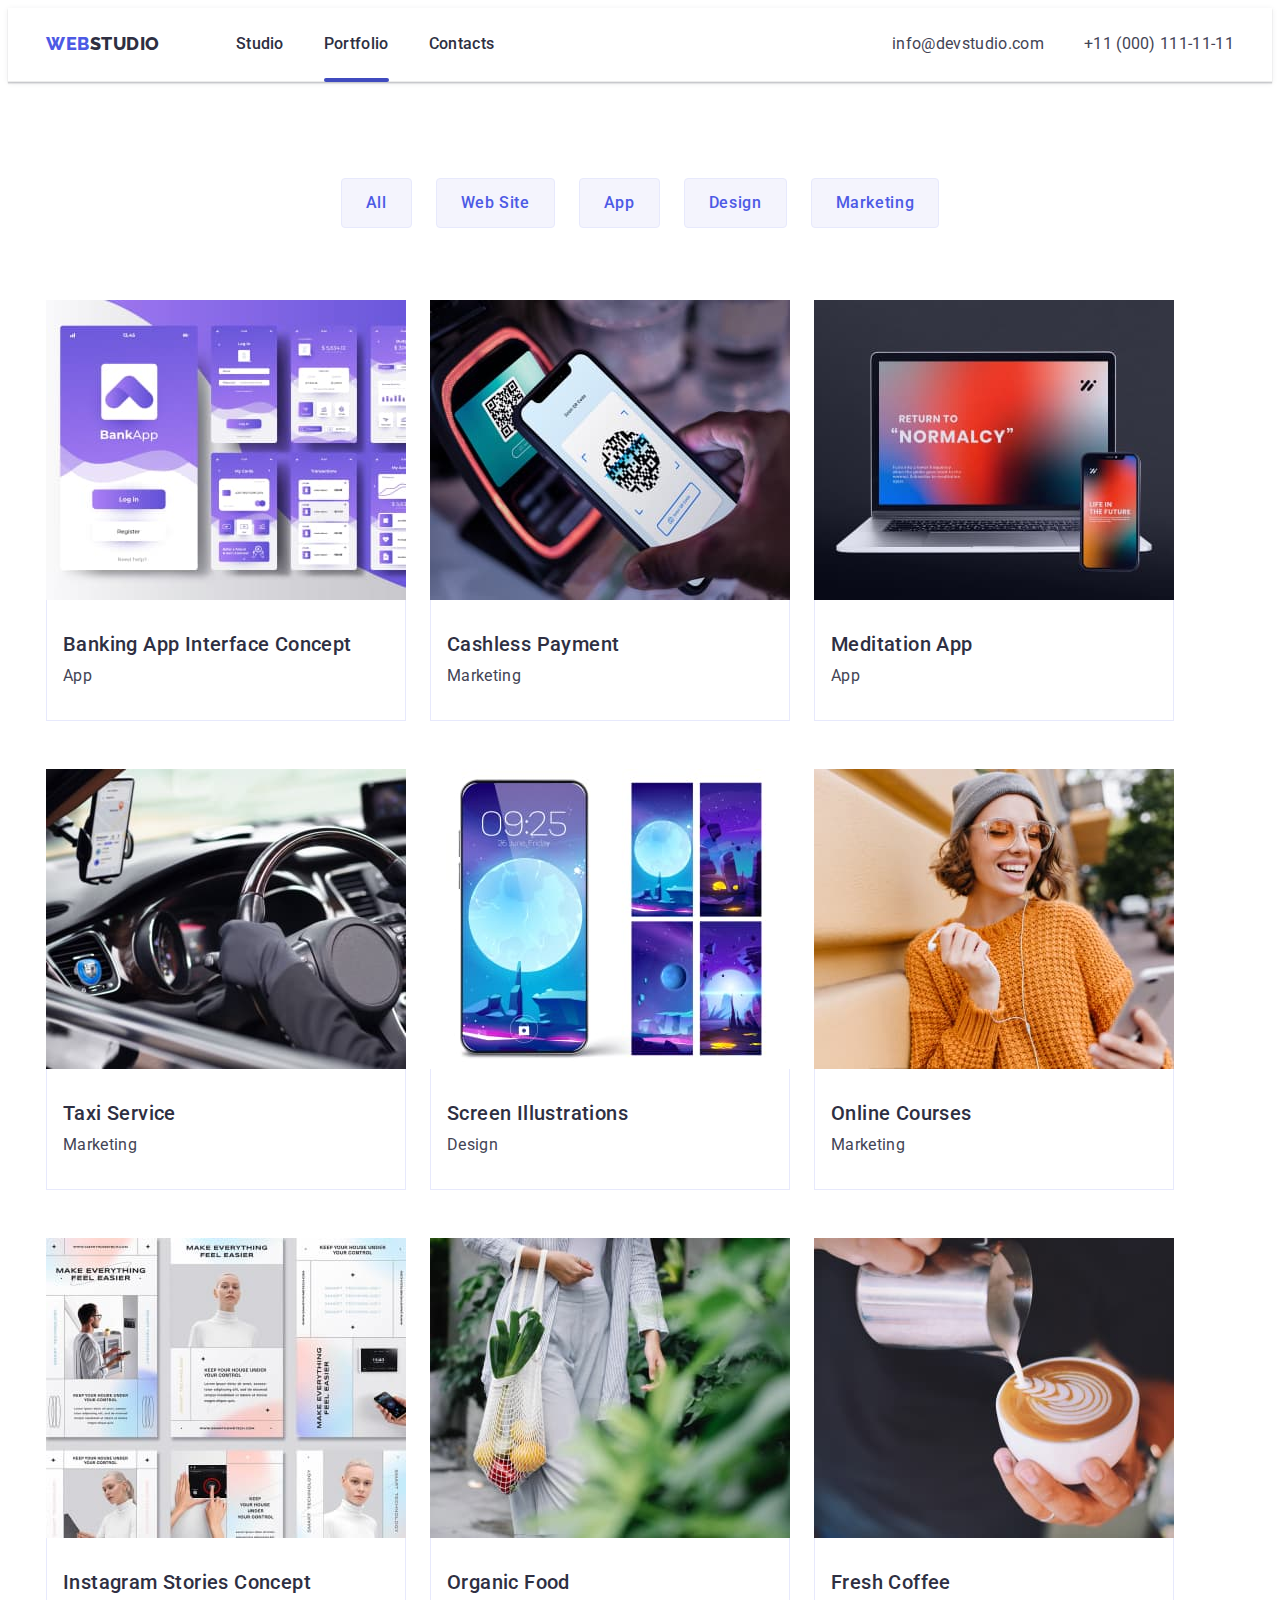
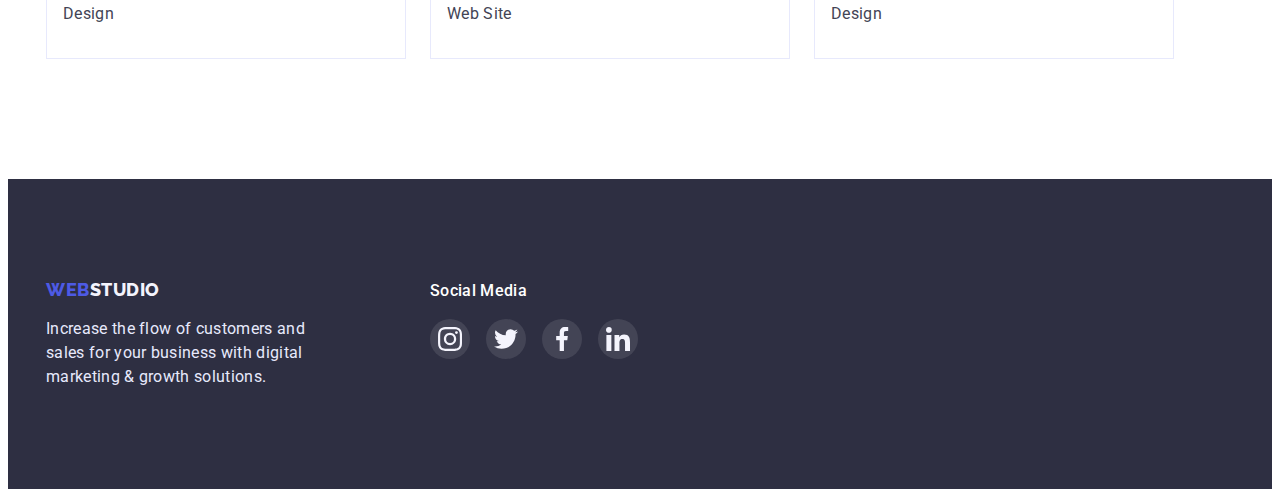
==== portfolio.html @ ff379ed4 "hw-7-has-started" ====
<!DOCTYPE html>
<html lang="en">
<head>
    <meta charset="UTF-8">
    <meta http-equiv="X-UA-Compatible" content="IE=edge">
    <meta name="viewport" content="width=device-width, initial-scale=1.0">
    <title>Portfolio</title>
    <link rel="preconnect" href="https://fonts.googleapis.com">
    <link rel="preconnect" href="https://fonts.gstatic.com" crossorigin>
    <link href="https://fonts.googleapis.com/css2?family=Raleway:wght@800&family=Roboto:wght@400;500;700;900&display=swap"
        rel="stylesheet">
    <link rel="stylesheet" href="https://cdnjs.cloudflare.com/ajax/libs/modern-normalize/1.1.0/modern-normalize.min.css" integrity="sha512-wpPYUAdjBVSE4KJnH1VR1HeZfpl1ub8YT/NKx4PuQ5NmX2tKuGu6U/JRp5y+Y8XG2tV+wKQpNHVUX03MfMFn9Q==" crossorigin="anonymous" referrerpolicy="no-referrer" />
        <link rel="stylesheet" href="./css/styles.css">
</head>
<body>
   <header class="header">
        <div class="container header-container">
        <nav class="header-navigation">
            <a href="./index.html" class="header-logo link">Web<span class="header-logo-item">Studio</span></a>
          <ul class="header-list list">
            <li class="header-item">
              <a class="header-link link" href="./index.html">Studio</a>
            </li>
            <li class="header-item">
              <a class="header-link link current" href="">Portfolio</a>
            </li>
            <li class="header-item">
              <a class="header-link link" href="">Contacts</a>
            </li>
          </ul>
        </nav>
            <ul class="header-pre-contacts">
                <li class="header-contacts list">
            <a class="header-mail link" href="mailto:info@devstudio.com">info@devstudio.com</a>
                </li>
                <li class="header-contacts list">
            <a class="header-tel link" href="tel:+110001111111">+11 (000) 111-11-11</a>
                </li>
            </ul>
            </div>
      </header>
    <main>
        <section class="portfolio-hero">
            <div class="container">
            <h1 hidden>navigation-portfolio</h2>
                <ul class="portfolio-list list">
                    <li class="portfolio-pre-item"><button type="button" class="portfolio-item">All</button></li>
                    <li class="portfolio-pre-item"><button type="button" class="portfolio-item">Web Site</button></li>
                    <li class="portfolio-pre-item"><button type="button" class="portfolio-item">App</button></li>
                    <li class="portfolio-pre-item"><button type="button" class="portfolio-item">Design</button></li>
                    <li class="portfolio-pre-item"><button type="button" class="portfolio-item">Marketing</button></li>
                </ul>
                <ul class="portfolio-about list">
                    <li class="portfolio-about-item">
                        <div class="portfolio-wrap-text">
                        <img src="./images/img-1.jpg" alt="Picture" width="360" />
                        <p class="portfolio-about-text">14 Stylish and User-Friendly App Design Concepts · Task Manager App · Calorie Tracker App · Exotic Fruit Ecommerce App · Cloud Storage App</p>
                    </div>
                        <div class="portfolio-border">
                        <h2 class="portfolio-title">Banking App Interface Concept</h2>
                        <p class="portfolio-text">App</p>
                        </div>
                    </li>
                    <li class="portfolio-about-item">
                        <div class="portfolio-wrap-text">
                        <img src="./images/img-2.jpg" alt="Picture" width="360" />
                        <p class="portfolio-about-text">14 Stylish and User-Friendly App Design Concepts · Task Manager App · Calorie Tracker App · Exotic Fruit Ecommerce App · Cloud Storage App</p>
                    </div>
                        <div class="portfolio-border">
                        <h2 class="portfolio-title">Cashless Payment</h2>
                        <p class="portfolio-text">Marketing</p>
                        </div>
                    </li>
                    <li class="portfolio-about-item">
                        <div class="portfolio-wrap-text">
                        <img src="./images/img-3.jpg" alt="Picture" width="360" />
                        <p class="portfolio-about-text">14 Stylish and User-Friendly App Design Concepts · Task Manager App · Calorie Tracker App · Exotic Fruit Ecommerce App · Cloud Storage App</p>
                    </div>
                        <div class="portfolio-border">
                        <h2 class="portfolio-title">Meditation App</h2>
                        <p class="portfolio-text">App</p>
                        </div>
                    </li>
                    <li class="portfolio-about-item">
                        <div class="portfolio-wrap-text">
                        <img src="./images/img-4.jpg" alt="Picture" width="360" />
                         <p class="portfolio-about-text">14 Stylish and User-Friendly App Design Concepts · Task Manager App · Calorie Tracker App · Exotic Fruit Ecommerce App · Cloud Storage App</p>
                    </div>
                        <div class="portfolio-border">
                        <h2 class="portfolio-title">Taxi Service</h2>
                        <p class="portfolio-text">Marketing</p>
                        </div>
                    </li>
                    <li class="portfolio-about-item">
                        <div class="portfolio-wrap-text">
                        <img src="./images/img-5.jpg" alt="Picture" width="360" />
                        <p class="portfolio-about-text">14 Stylish and User-Friendly App Design Concepts · Task Manager App · Calorie Tracker App · Exotic Fruit Ecommerce App · Cloud Storage App</p>
                    </div>
                        <div class="portfolio-border">
                        <h2 class="portfolio-title">Screen Illustrations</h2>
                        <p class="portfolio-text">Design</p>
                        </div>
                    </li>
                    <li class="portfolio-about-item">
                        <div class="portfolio-wrap-text">
                        <img src="./images/img-6.jpg" alt="Picture" width="360" />
                        <p class="portfolio-about-text">14 Stylish and User-Friendly App Design Concepts · Task Manager App · Calorie Tracker App · Exotic Fruit Ecommerce App · Cloud Storage App</p>
                    </div>
                        <div class="portfolio-border">
                        <h2 class="portfolio-title">Online Courses</h2>
                        <p class="portfolio-text">Marketing</p>
                        </div>
                    </li>
                    <li class="portfolio-about-item">
                        <div class="portfolio-wrap-text">
                        <img src="./images/img-7.jpg" alt="Picture" width="360" />
                        <p class="portfolio-about-text">14 Stylish and User-Friendly App Design Concepts · Task Manager App · Calorie Tracker App · Exotic Fruit Ecommerce App · Cloud Storage App</p>
                    </div>
                        <div class="portfolio-border">
                        <h2 class="portfolio-title">Instagram Stories Concept</h2>
                        <p class="portfolio-text">Design</p>
                        </div>
                    </li>
                    <li class="portfolio-about-item">
                        <div class="portfolio-wrap-text">
                        <img src="./images/img-8.jpg" alt="Picture" width="360" />
                        <p class="portfolio-about-text">14 Stylish and User-Friendly App Design Concepts · Task Manager App · Calorie Tracker App · Exotic Fruit Ecommerce App · Cloud Storage App</p>
                    </div>
                        <div class="portfolio-border">
                        <h2 class="portfolio-title">Organic Food</h2>
                        <p class="portfolio-text">Web Site</p>
                        </div>
                    </li>
                    <li class="portfolio-about-item">
                        <div class="portfolio-wrap-text">
                        <img src="./images/img-9.jpg" alt="Picture" width="360" />
                        <p class="portfolio-about-text">14 Stylish and User-Friendly App Design Concepts · Task Manager App · Calorie Tracker App · Exotic Fruit Ecommerce App · Cloud Storage App</p>
                    </div>
                        <div class="portfolio-border">
                        <h2 class="portfolio-title">Fresh Coffee</h2>
                        <p class="portfolio-text">Design</p>
                        </div>
                    </li>
                </ul>
                </div>
        </section>
    </main>
  <footer class="footer">
    <div class="container footer-container">
        <div class="footer-logo-text">
        <div class="footer-logo">
    <a class="footer-link link" href="./index.html">Web<span class="footer-logo">Studio</span></a>
    </div>
    <p class="footer-text">Increase the flow of customers and sales for your business with digital marketing & growth solutions.
</p>
</div>
<div class="container-social-media">
    <h3 class="social-media-title">Social Media</h3>
 <ul class="footer-soc-list list">
                        <li class="footer-soc-item">
                            <a class="footer-soc-link link" href>
                                <svg class="footer-soc-icon" width="24" height="24">
                                    <use href="./images/icons.svg.svg#icon-instagram"></use>
                                </svg>
                            </a>
                        </li>
                        <li class="footer-soc-item">
                            <a class="footer-soc-link link" href>
                                <svg class="footer-soc-icon" width="24" height="24">
                                    <use href="./images/icons.svg.svg#icon-twitter"></use>
                                </svg>
                            </a>
                        </li>
                        <li class="footer-soc-item">
                            <a class="footer-soc-link link" href>
                                 <svg class="footer-soc-icon" width="24" height="24">
                                    <use href="./images/icons.svg.svg#icon-facebook"></use>
                                </svg>
                            </a>
                        </li>
                        <li class="footer-soc-item">
                            <a class="footer-soc-link link" href>
                                 <svg class="footer-soc-icon" width="24" height="24">
                                    <use href="./images/icons.svg.svg#icon-linkedin"></use>
                                </svg>
                            </a>
                        </li>
                    </ul>
                    </div>
                    </div>
</footer>
</body>
</html>
---- css/styles.css ----
:root {
 --primary-title-color: #2E2F42;
--secondary-title-color: #434455;
}

p,
h1,
h2,
h3,
h4,
h5,
h6 {
margin: 0;
}

ul {
list-style: none;
margin: 0;
padding-left: 0;
}

img {
display: block;
}


section {
padding-top: 120px;
padding-bottom: 120px;
}

body {
font-family: 'Roboto', sans-serif;
color: #2E2F42;
}

.container {
width: 1188px;
margin: 0 auto;
padding-left: 15px;
padding-right: 15px;
}

.link {
text-decoration: none;
}

.list {
list-style: none;
}

/*------------header-------------*/

.header {
padding-top: 24px;
padding-bottom: 25px;
border-bottom: 1px solid #ececec;
box-shadow: 0px 2px 1px rgba(46, 47, 66, 0.08), 0px 1px 1px rgba(46, 47, 66, 0.16), 0px 1px 6px rgba(46, 47, 66, 0.08);
}

.header-container {
display: flex;
align-items: center;
}

.header-navigation {
display: flex;
}

.header-list {
display: flex;
align-items: center;
}

.header-item:not(:last-child) {
margin-right: 40px;
}

.header-pre-contacts {
display: flex;
margin-left: auto;
align-items: center;
}

.header-contacts:not(:last-child) {
margin-right: 40px;
}

.header-logo {
font-family: 'Raleway', sans-serif;
font-style: normal;
font-weight: 800;
font-size: 18px;
line-height: 1.33;
letter-spacing: 0.03em;
text-transform: uppercase;
color: #4D5AE5;
margin-right: 76px;
}

.header-logo-item {
font-family: 'Raleway'sans-serif;
font-style: normal;
font-weight: 800;
font-size: 18px;
line-height: 1.33px;
letter-spacing: 0.03em;
text-transform: uppercase;
color: var(--primary-title-color);
}

.header-link:hover,
.header-link:focus {
color: #404BBF;
}

.header-mail:hover,
.header-mail:focus {
color: #404BBF;
}

.header-link {
position: relative;
font-weight: 500;
font-size: 16px;
line-height: 1.5;
letter-spacing: 0.02em;
color: var(--primary-title-color);
transition-property: color;
transition-duration: 250ms;
transition-timing-function: cubic-bezier(0.4, 0, 0.2, 1);
}

.header-tel:hover,
.header-tel:focus {
color: #404BBF;
}

.header-mail {
font-style: normal;
font-size: 16px;
line-height: 1.5;
letter-spacing: 0.02em;
color: var(--secondary-title-color);
transition-property: color;
transition-duration: 250ms;
transition-timing-function: cubic-bezier(0.4, 0, 0.2, 1);
}

.header-tel {
font-style: normal;
font-size: 16px;
line-height: 1.5;
letter-spacing: 0.02em;
color: var(--secondary-title-color);
transition-property: color;
transition-duration: 250ms;
transition-timing-function: cubic-bezier(0.4, 0, 0.2, 1);
}

.current::after {
content: "";
position: absolute;
width: 100%;
height: 4px;
color: #404BBF;
background: #404BBF;
border-radius: 2px;
display: block;
bottom: -29px;
}

/*------------button-------------*/

.section-button {
background: #2E2F42;
background-image: linear-gradient(rgba(46, 47, 66, 0.7),
rgba(46, 47, 66, 0.7)),
url(../images/background-hero.jpg);
background-repeat: no-repeat;
background-position: center;
background-size: cover;
padding-top: 188px;
padding-bottom: 188px;
}

.section-button-container {
max-width: 1440px;
text-align: center;
}

.section-title {
width: 496px;
height: 120px;
font-size: 56px;
line-height: 1.07;
letter-spacing: 0.02em;
color: #FFFFFF;
text-align: center;
margin: 0 auto;
margin-bottom: 48px;
}

.section-btn:hover {
background: #404BBF;
}

.section-btn {
min-width: 169px;
height: 56px;
font-family: inherit;
font-weight: 500;
font-size: 16px;
line-height: 1.5;
letter-spacing: 0.04em;
color: #FFFFFF;
background: #4D5AE5;
align-items: center;
border-radius: 4px;
border: 0;
cursor: pointer;
transition-property: background-color;
transition-duration: 250ms;
transition-timing-function: cubic-bezier(0.4, 0, 0.2, 1);
}

/*------------hero-------------*/

.hero-list {
display: flex;
}

.hero-icon {
width: 264px;
height: 112px;
background: #F4F4FD;
display: flex;
align-items: center;
justify-content: center;
border-radius: 4px;
margin-bottom: 8px;
}

.hero-after-icon {
width: 64px;
height: 64px;
fill: #2E2F42;
}

.hero-item:not(:last-child) {
margin-right: 24px;
}

.hero-title {
font-weight: 500;
font-size: 20px;
line-height: 1.2;
color: var(--primary-title-color);
margin-bottom: 8px;
}

.hero-text {
max-width: 264px;
font-size: 16px;
line-height: 1.5;
letter-spacing: 0.02em;
color: var(--secondary-title-color);
}

/*------------about-------------*/
.about {
padding-top: 0;
}

.about-pre-title{
display: flex;
flex-wrap: wrap;
}

.about-title {
font-size: 36px;
line-height: 1.11;
letter-spacing: 0.02em;
text-transform: capitalize;
text-align: center;
margin-bottom: 72px;
}

.about-after-title:not(:nth-child(n + 3)) {
margin-right: 24px;
}

.about-after-title{
flex-basis: calc((100% - 48px) / 3);
}

/*------------team-------------*/
.team {
background: #F4F4FD;
padding-top: 120px;
}

.team-title {
font-style: normal;
font-weight: 700;
font-size: 36px;
line-height: 1.11;
letter-spacing: 0.02em;
text-align: center;
color: var(--primary-title-color);
margin-bottom: 72px;
}

.team-list {
display: flex;
}

.team-item:not(:nth-child(n + 4)) {
margin-right: 24px;
}

.team-item {
background: #FFFFFF;
box-shadow: 0px 1px 6px rgba(46, 47, 66, 0.08),
0px 1px 1px rgba(46, 47, 66, 0.16),
0px 2px 1px rgba(46, 47, 66, 0.08);
border-radius: 0px 0px 4px 4px; 
}

.team-border {
padding-top: 32px;
padding-bottom: 32px;
}

.team-after-title {
font-weight: 500;
font-size: 20px;
line-height: 1.2;
letter-spacing: 0.02em;
text-align: center;
color: var(--primary-title-color);
margin-bottom: 8px;
}

.team-text {
font-size: 16px;
line-height: 1.5;
letter-spacing: 0.02em;
text-align: center;
color: var(--secondary-title-color);
margin-bottom: 8px;
}

.team-soc-list {
display: flex;
justify-content: center;
gap: 24px;
}

.team-soc-item {
width: 40px;
height: 40px;
}

.team-soc-icon {
fill: #F4F4FD;
}

.team-soc-link {
width: 100%;
height: 100%;
border-radius: 50%;
display: flex;
justify-content: center;
align-items: center;
background-color: #4D5AE5;
transition-property: background-color;
transition-duration: 250ms;
transition-timing-function: cubic-bezier(0.4, 0, 0.2, 1);
}

.team-soc-link:is(:hover, :focus) {
background-color: #404BBF
}

/*------------customers-------------*/

.customers-title {
font-size: 36px;
line-height: 1.11;
letter-spacing: 0.02em;
text-align: center;
color: var(--primary-title-color);
margin-bottom: 72px;
}

.customers {
padding-top: 130px;
padding-bottom: 120px;
}

.customers-soc-list {
display: flex;
gap: 24px;
}

.customers-soc-list .customers-soc-link {
width: 168px;
height: 88px;
border: 1px solid #8E8F99;
border-radius: 4px;
display: flex;
align-items: center;
justify-content: center;
transition-property: border-color;
transition-duration: 250ms;
transition-timing-function: cubic-bezier(0.4, 0, 0.2, 1);
}

.customers-soc-link:is(:hover, :focus) {
border-color: #404BBF;
}

.customers-soc-link:is(:hover, :focus) .customers-soc-icon {
fill:#404BBF;
}

.customers-soc-icon {
fill: #AFB1B8;
transition-duration: 250ms;
transition-timing-function: cubic-bezier(0.4, 0, 0.2, 1);
}

/*------------footer-------------*/

.footer {
background: var(--primary-title-color);
}

.footer-container {
display: flex;
align-items: baseline;
}

.footer-logo-text {
padding-top: 100px;
padding-bottom: 100px;
margin-right: 120px;
}

.footer-logo {
margin-bottom: 16px;
}

.footer-link {
font-family: 'Raleway', sans-serif;
font-style: normal;
font-weight: 800;
font-size: 18px;
line-height: 1.16;
letter-spacing: 0.03em;
text-transform: uppercase;
color: #4D5AE5;
}

.footer-logo {
font-family: 'Raleway', sans-serif;
font-style: normal;
font-weight: 800;
font-size: 18px;
line-height: 1.16;
letter-spacing: 0.03em;
text-transform: uppercase;
color: #F4F4FD;
}

.footer-text {
width: 264px;
height: 72px;
font-style: normal;
font-size: 16px;
line-height: 1.5;
letter-spacing: 0.02em;
color: #E7E9FC;
}

.container-social-media {
padding-top: 100px;
padding-bottom: 130px;
margin-right: 80px;
}

.social-media-title {
font-family: 'Roboto';
font-style: normal;
font-weight: 500;
font-size: 16px;
line-height: 1.5;
letter-spacing: 0.02em;
margin-bottom: 16px;
color: #FFFFFF;
}

.footer-soc-list {
display: flex;
justify-content: center;
gap: 16px;
}

.footer-soc-item {
width: 40px;
height: 40px;
}

.footer-soc-icon {
fill: #F4F4FD;
}

.footer-soc-link {
width: 100%;
height: 100%;
border-radius: 50%;
display: flex;
justify-content: center;
align-items: center;
background-color: rgba(255, 255, 255, 0.1);
transition-property: background-color;
transition-duration: 250ms;
transition-timing-function: cubic-bezier(0.4, 0, 0.2, 1);
}

.footer-soc-link:is(:hover, :focus) {
background-color: #31D0AA;
}

.container-footer-subscribe {
width: 100%;
padding-top: 100px;
padding-bottom: 130px;
}

.footer-subscribe-title {
font-family: 'Roboto';
font-style: normal;
font-weight: 500;
font-size: 16px;
line-height: 1.5;
letter-spacing: 0.02em;
color: #FFFFFF;
margin-bottom: 16px;
}

.footer-subscribe-form {
display: flex;
}

.subscribe-mail-input:focus {
border-color: #4D5AE5;
transition-property: border-color;
transition-duration: 250ms;
transition-timing-function: cubic-bezier(0.4, 0, 0.2, 1);
}

.subscribe-mail-input {
width: 264px;
height: 40px;
font-family: 'Roboto';
font-style: normal;
font-weight: 400;
font-size: 12px;
line-height: 24px;
letter-spacing: 0.04em;
outline: transparent;
padding: 8px 16px;
color:rgba(255, 255, 255, 0.6);
background:transparent;
border: 1px solid rgba(255, 255, 255, 0.3);
filter: drop-shadow(0px 4px 4px rgba(0, 0, 0, 0.15));
border-radius: 4px;
}

.subscribe-label-mail {
font-family: 'Roboto';
font-style: normal;
font-weight: 400;
font-size: 12px;
line-height: 24px;
display: flex;
align-items: center;
letter-spacing: 0.04em;
color: rgba(255, 255, 255, 0.6);
}

.subscribe-button:hover {
background: #404BBF;
}

.subscribe-button {
min-width: 165px;
height: 40px;
font-weight: 500;
font-size: 16px;
line-height: 1.5;
letter-spacing: 0.02em;
display: flex;
justify-content: center;
padding: 8px 24px;
gap: 16px;
color: #FFFFFF;
background: #4D5AE5;
border: 0;
border-radius: 4px;
margin-left: 24px;
transition-property: background-color;
transition-duration: 250ms;
transition-timing-function: cubic-bezier(0.4, 0, 0.2, 1);
}

/*------portfolio------*/
.portfolio-hero {
padding-top: 96px;
}

.portfolio-list {
display: flex;
justify-content: center;
margin-bottom: 72px;
}

.portfolio-pre-item:not(:last-child) {
margin-right: 24px;
}

.portfolio-item {
font-family: 'Roboto';
font-weight: 500;
font-size: 16px;
line-height: 1.5;
letter-spacing: 0.04em;
color: #4D5AE5;
background-color:#F4F4FD;
border: 1px solid #E7E9FC;
border-radius: 4px;
cursor: pointer;
padding-top: 12px;
padding-bottom: 12px;
padding-right: 24px;
padding-left: 24px;
transition-property: background-color, color;
transition-duration: 250ms;
transition-timing-function: cubic-bezier(0.4, 0, 0.2, 1);
}

.portfolio-item:hover,
.portfolio-item:focus {
background: #404BBF;
color:#FFFFFF;
box-shadow: 0px 3px 1px rgba(0, 0, 0, 0.1), 0px 2px 1px rgba(0, 0, 0, 0.08), 0px 2px 2px rgba(0, 0, 0, 0.12);
}

.portfolio-about {
display: flex;
flex-wrap: wrap;
}

.portfolio-wrap-text {
position: relative;
overflow: hidden;
}

.portfolio-about-text {
position: absolute;
top: 0;
padding-top: 40px;
padding-right: 32px;
padding-left: 32px;
padding-bottom: 164px;
font-weight: 400;
font-size: 16px;
line-height: 1.5;
letter-spacing: 0.02em;
color: #F4F4FD;
background: #4D5AE5;
transform: translateY(100%);
transition-property: transform;
transition-duration: 250ms;
transition-timing-function: cubic-bezier(0.4, 0, 0.2, 1);
overflow: auto;
}

.portfolio-about-item:not(:nth-child(3n)) {
position: relative;
margin-right: 24px;
}

.portfolio-about-item:not(:nth-child(n + 7)) {
margin-bottom: 48px;
}

.portfolio-about-item {
transition-property: box-shadow;
transition-duration: 250ms;
transition-timing-function: cubic-bezier(0.4, 0, 0.2, 1);

}

.portfolio-about-item:hover,
.portfolio-about-item:focus {
box-shadow: 0px 1px 6px rgba(46, 47, 66, 0.08), 0px 1px 1px rgba(46, 47, 66, 0.16), 0px 2px 1px rgba(46, 47, 66, 0.08);
}

.portfolio-about-item:hover .portfolio-about-text {
transform: translateY(0%);
}

.portfolio-border {
padding: 32px 16px 32px 16px;
background: #FFFFFF;
border: 1px solid #E7E9FC;
border-top: none;
}

.portfolio-title {
font-weight: 500;
font-size: 20px;
line-height: 1.2;
letter-spacing: 0.02em;
color: var(--primary-title-color);
margin-bottom: 8px;
}

.portfolio-text {
font-size: 16px;
line-height: 1.5;
letter-spacing: 0.02em;
color: var(--secondary-title-color);
}

/*------modal------*/
.backdrop {
position: fixed;
top:0;
width: 100%;
height: 100%;
background: rgba(46, 47, 66, 0.4);
transition: opacity 250ms linear, visibility 250ms linear;
}

.modal {
position: absolute;
top: 50%;
left: 50%;
transform: translate(-50%, -50%) skew(0);
width: 408px;
min-height: 576px;
background-color: #FCFCFC;
box-shadow: 0px 1px 1px rgba(0, 0, 0, 0.14), 0px 1px 3px rgba(0, 0, 0, 0.12), 0px 2px 1px rgba(0, 0, 0, 0.2);
border-radius: 4px;
padding: 24px;
transition: transform 250ms linear;
}

.backdrop.is-hidden .modal {
transform: translate(-50%, -50%) skew(90deg);
}

.modal-close {
width: 24px;
height: 24px;
background-color: #E7E9FC;
border: 1px solid rgba(0, 0, 0, 0.1);
border-radius: 50%;
display: flex;
align-items: center;
justify-content: center;
margin-left: auto;
padding: 0;
margin-bottom: 24px;
transition-property: background-color, fill;
transition-duration: 250ms;
transition-timing-function: cubic-bezier(0.4, 0, 0.2, 1);
}

.modal-close:hover {
background: #404BBF;
fill: #FFFFFF;
}

.is-hidden {
opacity: 0;
visibility: hidden;
pointer-events: none;
}

.modal-title {
font-weight: 500;
font-size: 16px;
line-height: 1.5;
text-align: center;
letter-spacing: 0.02em;
color: #2E2F42;
margin-bottom: 16px;
}
    
.input-text {
font-weight: 400;
font-size: 12px;
line-height: 1.16;
letter-spacing: 0.01em;
color: #8E8F99;
display: inline-block;
margin-bottom: 4px;  
}

.input-wrap {
position: relative;
}

.modal-input {
width: 100%;
height: 40px;
background: #FCFCFC;
outline: transparent;
border: 1px solid rgba(33, 33, 33, 0.2);
border-radius: 4px;
margin-bottom: 8px;
font-size: 14px;
color:#000000;
padding-left: 40px;
transition-property: border-color;
transition-duration: 250ms;
transition-timing-function: cubic-bezier(0.4, 0, 0.2, 1);
}

.modal-input:focus {
border-color: #4D5AE5;
}

.modal-input:focus + .modal-input-icon {
fill: #4D5AE5;
}

.modal-input::placeholder {
font-size: 14px;
color: #8E8F99
}

.modal-input-icon {
position: absolute;
left: 16px;
top: 10px;
transform: translatey(-50%);
transition-property: fill;
transition-duration: 250ms;
transition-timing-function: cubic-bezier(0.4, 0, 0.2, 1);
}

.modal-message {
width: 100%;
height: 120px;
background: #FCFCFC;
outline: transparent;
border: 1px solid rgba(33, 33, 33, 0.2);
border-radius: 4px;
margin-bottom: 8px;
font-size: 14px;
color:#000000;
padding-left: 16px;
padding-right: 16px;
padding-top: 8px;
padding-bottom: 8px;
resize: none;
transition-property: border-color;
transition-duration: 250ms;
transition-timing-function: cubic-bezier(0.4, 0, 0.2, 1);
}

.modal-message:focus {
border-color: #4D5AE5;
}

.check-text {
width: 100%;
height: 16px;
font-weight: 400;
font-size: 12px;
line-height: 1.16;
letter-spacing: 0.04em;
color: #757575;
display: flex;
align-items: center;
margin-bottom: 24px;
}

.check-text::before {
content: '';
width: 16px;
height: 16px;
border: 1.25px solid #2E2F42;
border-radius: 2px;
margin-right: 5px;
}

.input-check:checked + .check-text::before {
background-color: #404BBF;
border: none;
background-image: url(../images/check.svg);
background-repeat: no-repeat;
background-position: center;
}

.input-check:focus + .check-text::before {
border-color: #404BBF;
}

.modal-button {
min-width: 169px;
height: 56px;
box-shadow: 0px 4px 4px rgba(0, 0, 0, 0.15);
font-family: inherit;
font-weight: 500;
font-size: 16px;
line-height: 1.5;
letter-spacing: 0.04em;
color: #FFFFFF;
background: #4D5AE5;
align-items: center;
border-radius: 4px;
border: 0;
cursor: pointer;
transition-property: background-color;
transition-duration: 250ms;
transition-timing-function: cubic-bezier(0.4, 0, 0.2, 1);
}

.modal-button:hover {
    background: #404BBF;
}

.div-modal-button {
display: flex;
justify-content: center;
}

.modal-link {
display: flex;
margin-left: 2px;
color: #4D5AE5;
}
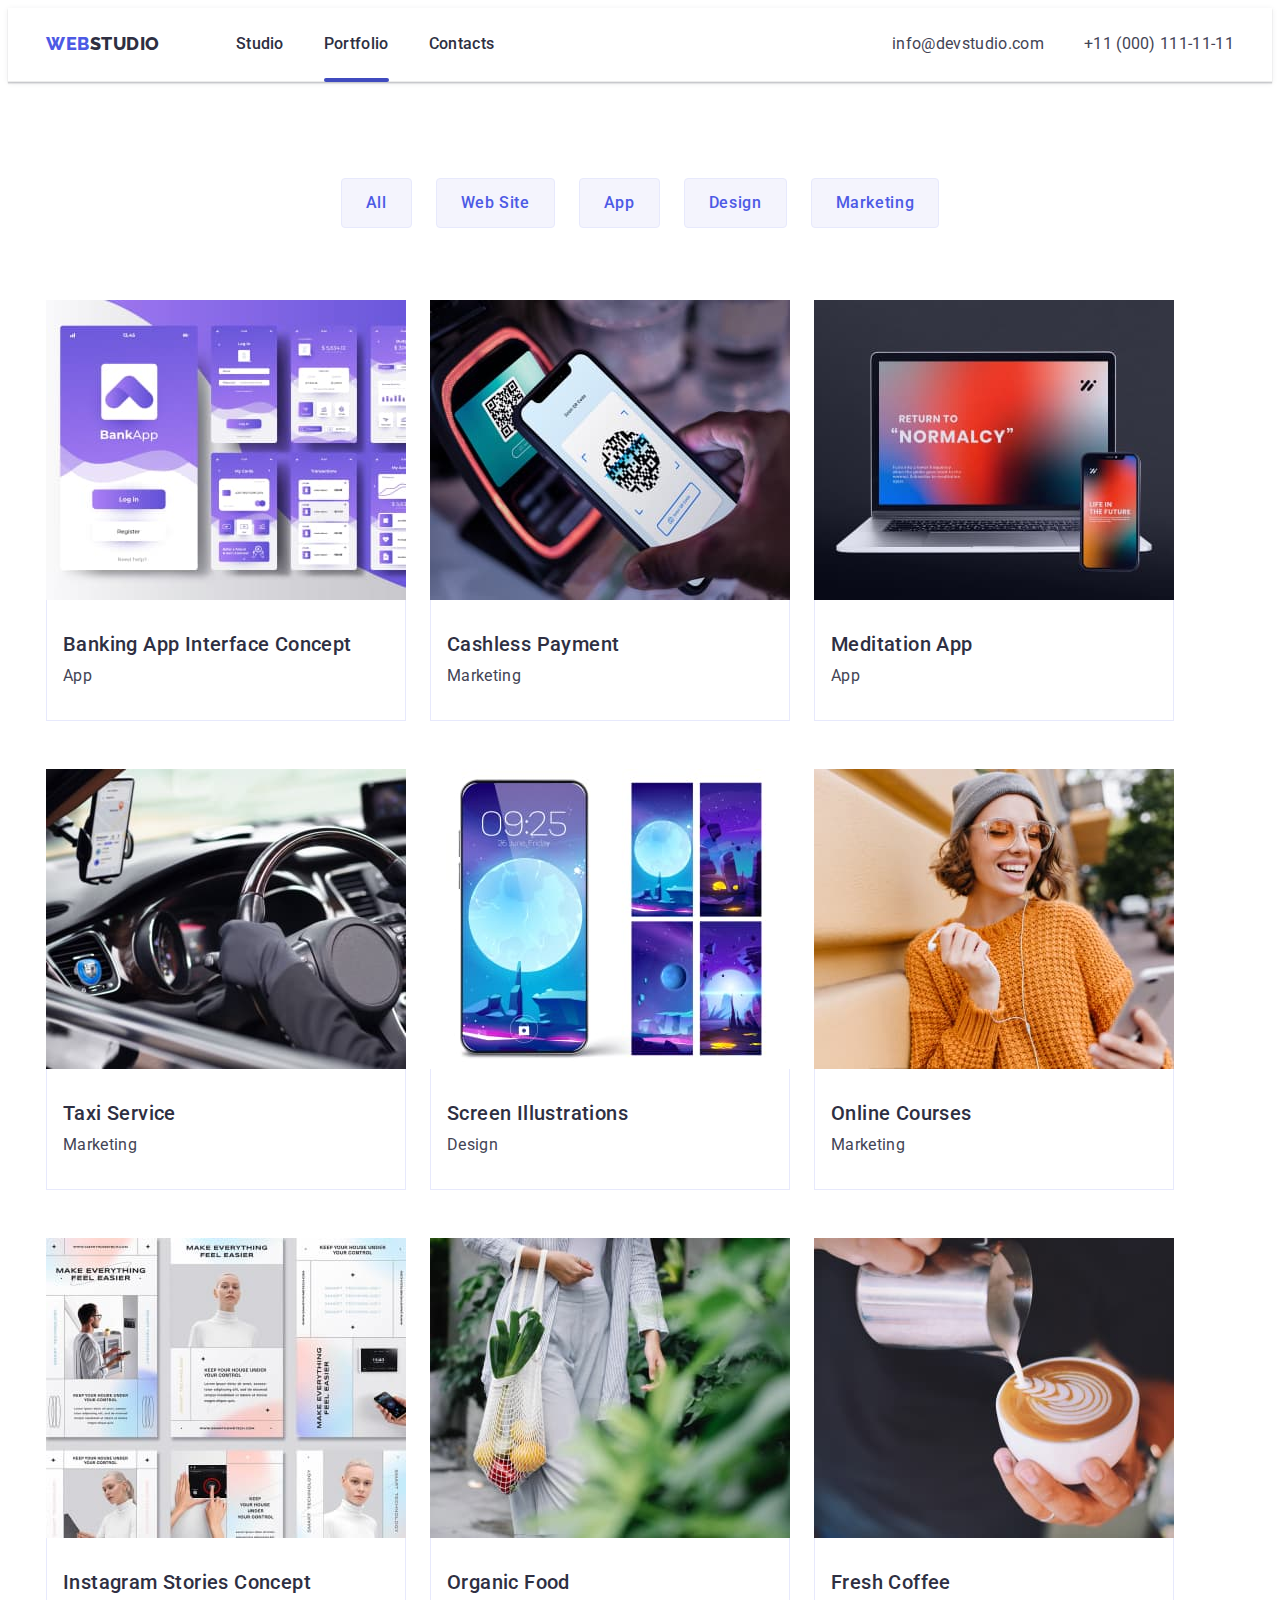
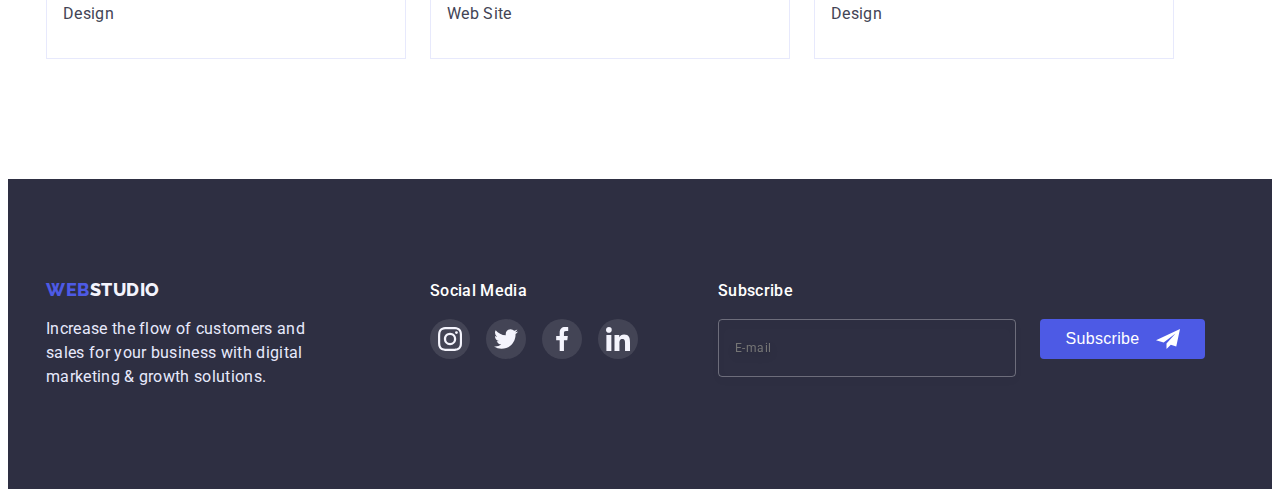
==== commit 77060e95: "hw-07-has-started" ====
--- a/portfolio.html
+++ b/portfolio.html
@@ -145,7 +145,7 @@
                 </div>
         </section>
     </main>
-  <footer class="footer">
+<footer class="footer">
     <div class="container footer-container">
         <div class="footer-logo-text">
         <div class="footer-logo">
@@ -158,7 +158,7 @@
     <h3 class="social-media-title">Social Media</h3>
  <ul class="footer-soc-list list">
                         <li class="footer-soc-item">
-                            <a class="footer-soc-link link" href>
+                            <a class="footer-soc-link link" href="#">
                                 <svg class="footer-soc-icon" width="24" height="24">
                                     <use href="./images/icons.svg.svg#icon-instagram"></use>
                                 </svg>
@@ -172,20 +172,39 @@
                             </a>
                         </li>
                         <li class="footer-soc-item">
-                            <a class="footer-soc-link link" href>
+                            <a class="footer-soc-link link" href="#">
                                  <svg class="footer-soc-icon" width="24" height="24">
                                     <use href="./images/icons.svg.svg#icon-facebook"></use>
                                 </svg>
                             </a>
                         </li>
                         <li class="footer-soc-item">
-                            <a class="footer-soc-link link" href>
+                            <a class="footer-soc-link link" href="#">
                                  <svg class="footer-soc-icon" width="24" height="24">
                                     <use href="./images/icons.svg.svg#icon-linkedin"></use>
                                 </svg>
                             </a>
                         </li>
                     </ul>
+                    </div>
+                    <div class="container-footer-subcribe">
+                         <h3 class="footer-subscribe-title">Subscribe</h3>
+                         <form class="footer-subscribe-form">
+                            <div class="footer-subscribe-field">
+                                <input type="email"
+                                class="subscribe-mail-input"
+                                name="mail"
+                                id="name"
+                                placeholder="E-mail">
+                            <label for="mail" class="footer-subscribe-label"></label>
+                            </div>
+                            <button type="submit"
+                             class="subscribe-button">Subscribe
+                                <svg class="subscribe-icon" width="24" height="24">
+                                    <use href="./images/icons.svg.svg#icon-subscribe"></use>
+                                </svg>
+                            </button>
+                         </form>
                     </div>
                     </div>
 </footer>
